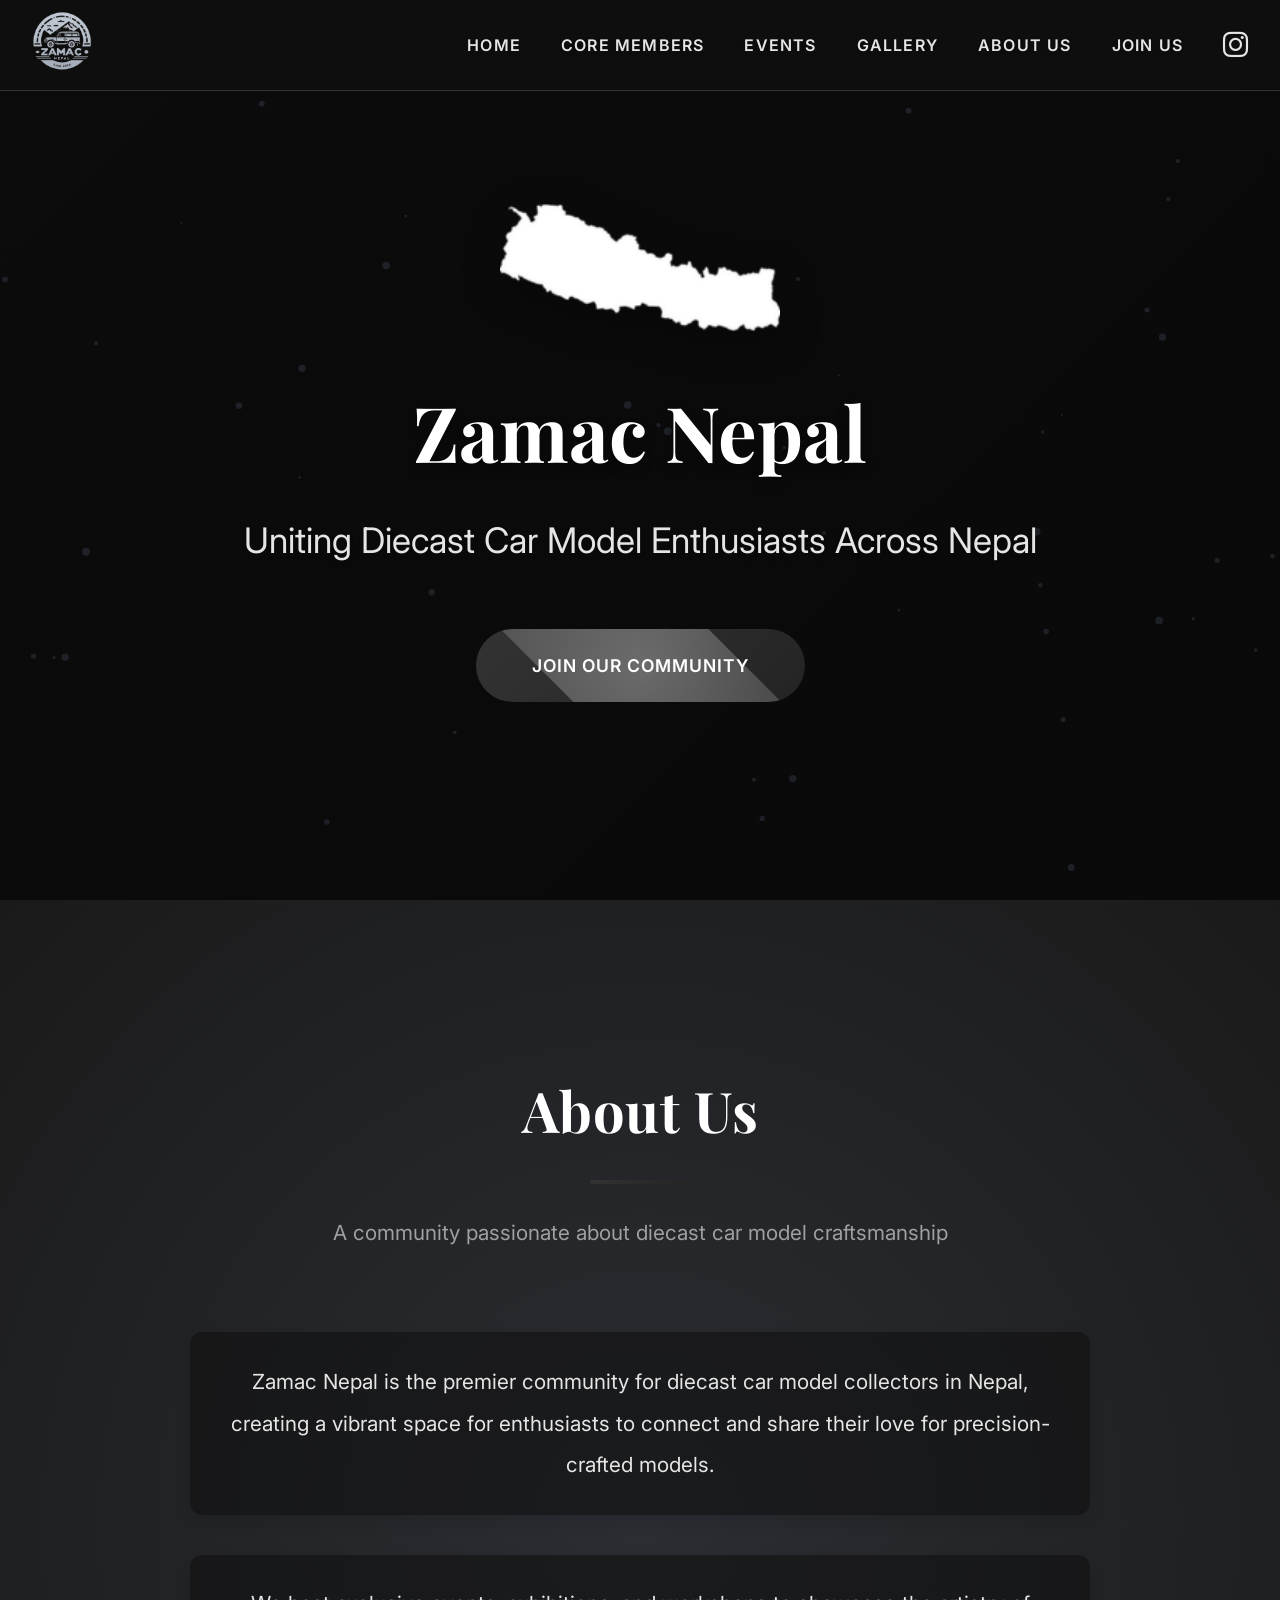
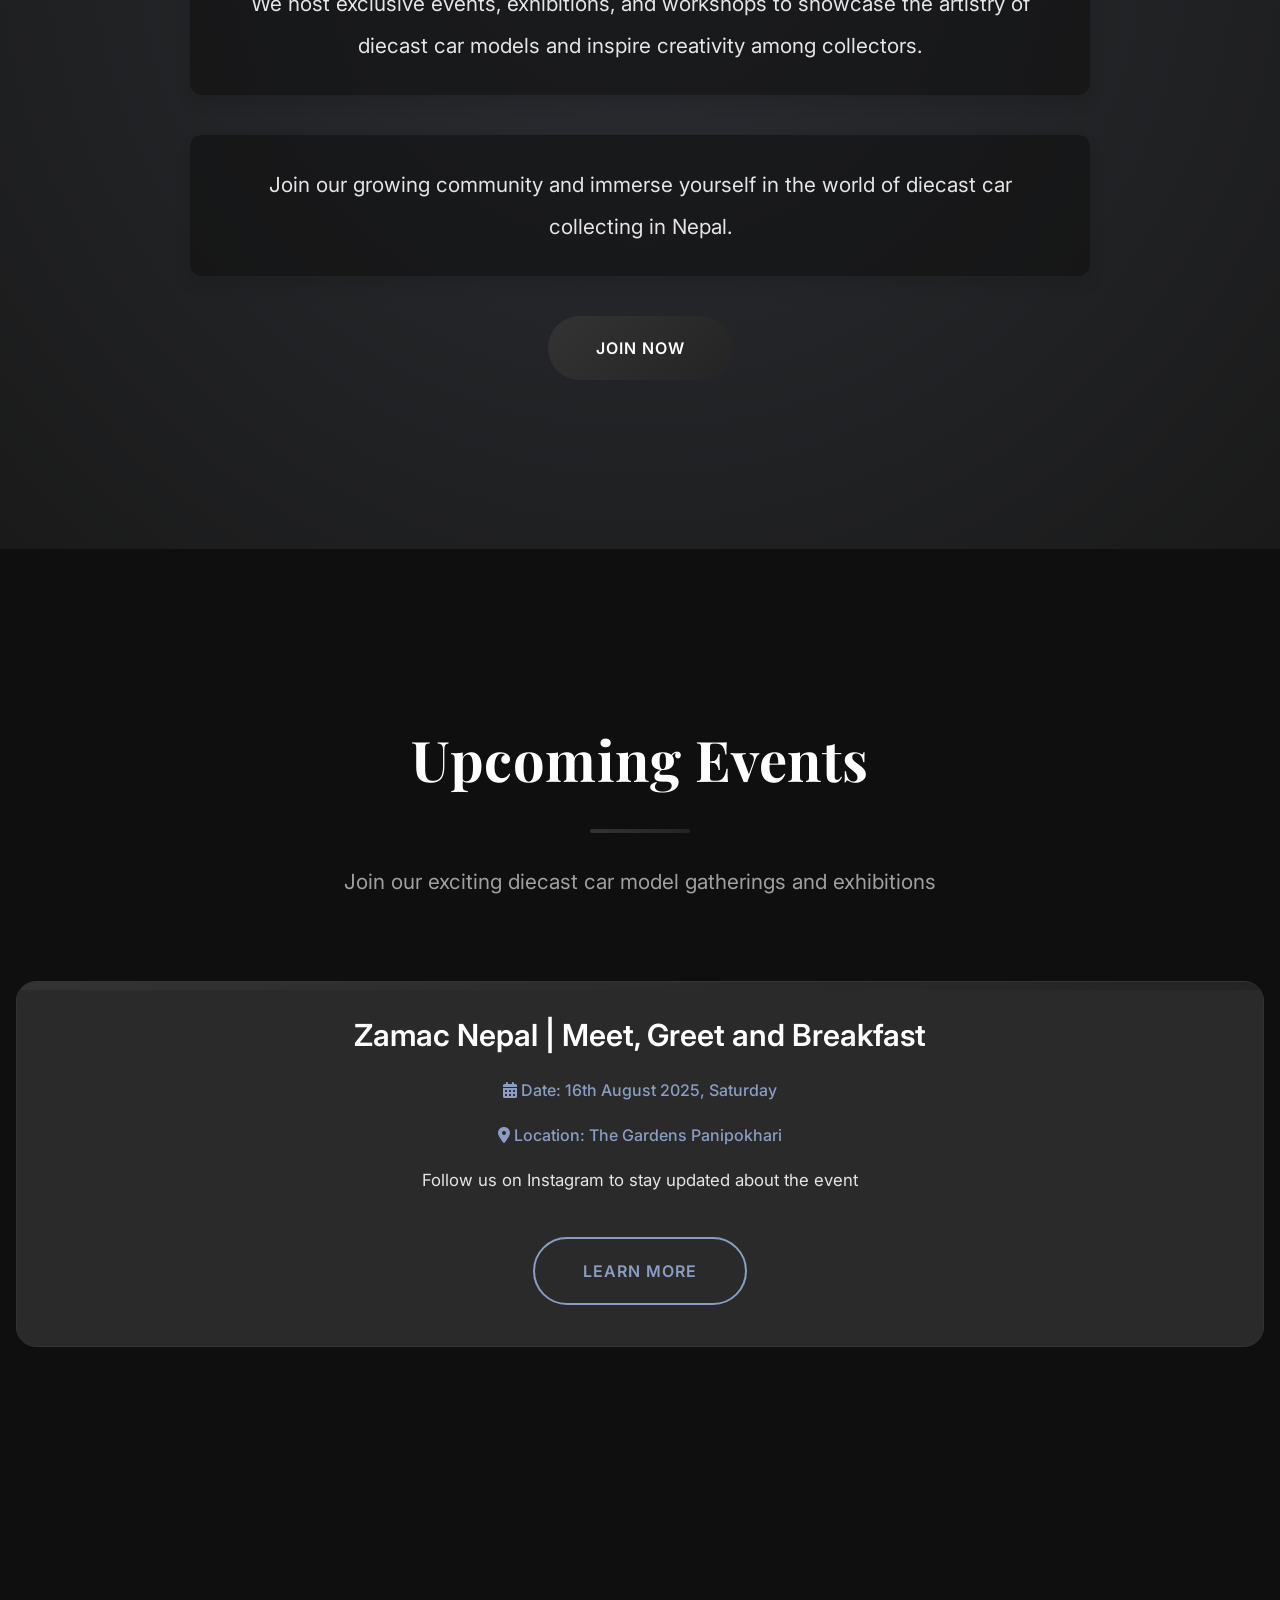
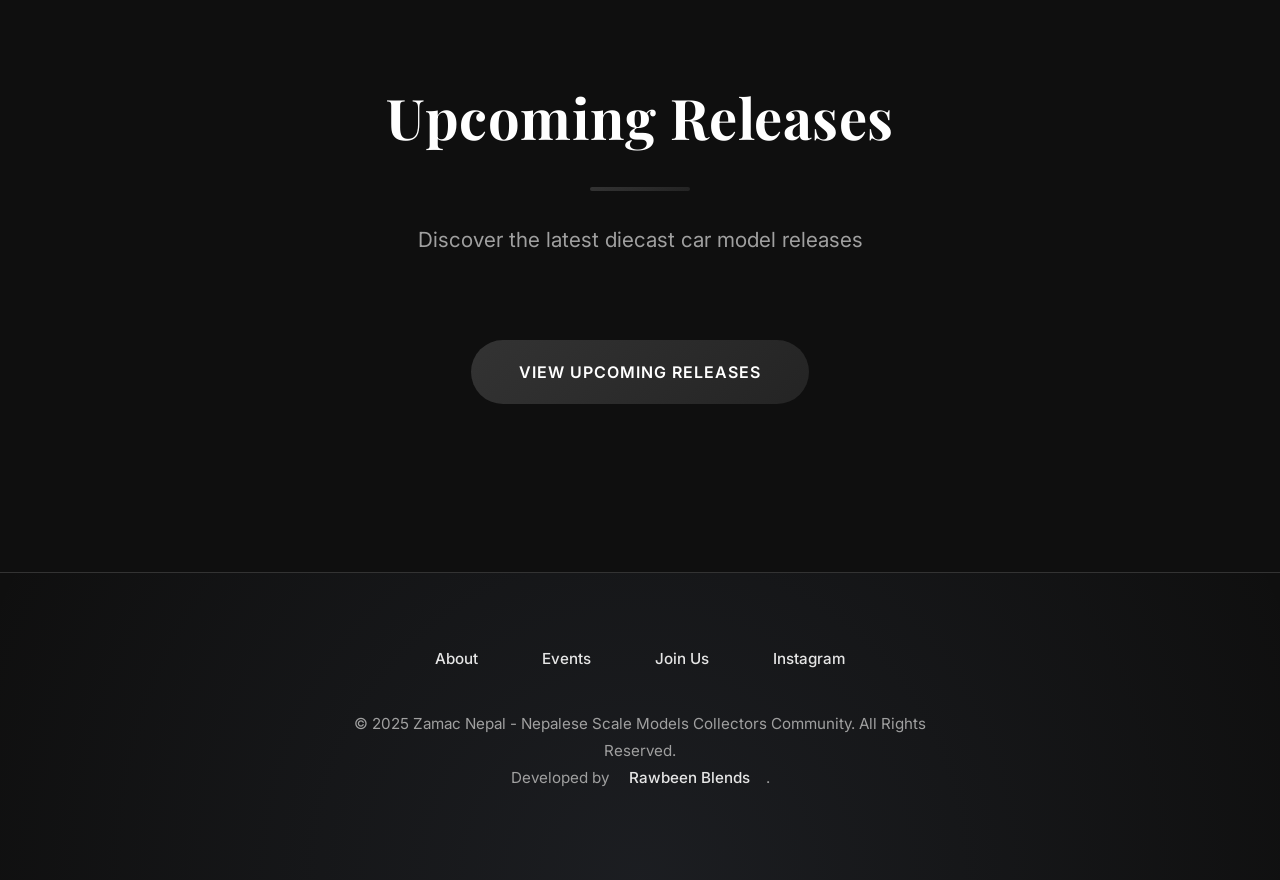
==== index.html @ 6cfbeed0 "Initial commit" ====
<!DOCTYPE html>
<html lang="en">
  <head>
    <meta charset="UTF-8" />
    <meta name="viewport" content="width=device-width, initial-scale=1.0" />
    <meta
      name="description"
      content="Zamac Nepal - Uniting diecast car model collectors in Nepal with passion and craftsmanship."
    />
    <meta name="author" content="Zamac Nepal" />
    <meta
      name="keywords"
      content="diecast car models, scale models, Nepal, collectors, Zamac Nepal, model cars, exhibitions"
    />
    <meta name="robots" content="index, follow" />
    <link rel="icon" type="image/png" href="assets/ico/favicon.png" />

    <title>Zamac Nepal - Diecast Car Models Collectors Community</title>

    <!-- Google Fonts -->
    <link rel="preconnect" href="https://fonts.googleapis.com" />
    <link rel="preconnect" href="https://fonts.gstatic.com" crossorigin />
    <link
      href="https://fonts.googleapis.com/css2?family=Inter:wght@300;400;500;600;700&family=Playfair+Display:wght@400;500;600;700&display=swap"
      rel="stylesheet"
    />

    <!-- Font Awesome -->
    <link
      href="https://cdnjs.cloudflare.com/ajax/libs/font-awesome/6.4.0/css/all.min.css"
      rel="stylesheet"
    />

    <!-- Main CSS -->
    <link rel="stylesheet" href="assets/css/main.css" />
  </head>

  <body>
    <!-- Navigation -->
    <nav class="navbar" id="navbar" aria-label="Main navigation">
      <div class="nav-container">
        <a href="index.html" aria-label="Zamac Nepal Home">
          <img
            src="assets/img/zamac-nepal-logo.png"
            alt="Zamac Nepal Logo"
            class="logo"
          />
        </a>

        <ul class="nav-menu" role="navigation">
          <li><a href="index.html" class="nav-link active">Home</a></li>
          <li><a href="members.html" class="nav-link">Core Members</a></li>
          <li><a href="events.html" class="nav-link">Events</a></li>
          <li><a href="gallery.html" class="nav-link">Gallery</a></li>
          <li><a href="about-us.html" class="nav-link">About Us</a></li>
          <li>
            <a href="join_our_community.html" class="nav-link">Join Us</a>
          </li>
          <li>
            <a
              href="https://www.instagram.com/zamac_nepal"
              target="_blank"
              class="social-icon"
              aria-label="Follow us on Instagram"
            >
              <i class="fab fa-instagram"></i>
            </a>
          </li>
        </ul>

        <button
          class="hamburger"
          id="hamburger"
          aria-label="Toggle menu"
          aria-expanded="false"
        >
          <span></span>
          <span></span>
          <span></span>
        </button>

        <div class="mobile-menu" id="mobileMenu" role="navigation">
          <a href="index.html" class="nav-link active">Home</a>
          <a href="members.html" class="nav-link">Core Members</a>
          <a href="events.html" class="nav-link">Events</a>
          <a href="gallery.html" class="nav-link">Gallery</a>
          <a href="about-us.html" class="nav-link">About Us</a>
          <a href="join_our_community.html" class="nav-link">Join Us</a>
          <a
            href="https://www.instagram.com/zamac_nepal"
            target="_blank"
            class="nav-link"
          >
            <i class="fab fa-instagram"></i> Instagram
          </a>
        </div>
      </div>
    </nav>

    <!-- Hero Section -->
    <section class="hero parallax" id="home" aria-labelledby="hero-title">
      <canvas class="hero-canvas" id="particleCanvas"></canvas>
      <div class="hero-content">
        <img
          src="assets/img/nepalmap.png"
          alt="Nepal Map Logo"
          class="hero-logo"
        />
        <h1 class="serif" id="hero-title">Zamac Nepal</h1>
        <h2>Uniting Diecast Car Model Enthusiasts Across Nepal</h2>
        <a href="join_our_community.html" class="btn">Join Our Community</a>
      </div>
    </section>

    <!-- About Section -->
    <section class="section about" id="about" aria-labelledby="about-title">
      <div class="container">
        <h2 class="section-title serif" id="about-title">About Us</h2>
        <p class="section-subtitle">
          A community passionate about diecast car model craftsmanship
        </p>

        <div class="about-content fade-in">
          <p class="about-text">
            Zamac Nepal is the premier community for diecast car model
            collectors in Nepal, creating a vibrant space for enthusiasts to
            connect and share their love for precision-crafted models.
          </p>
          <p class="about-text">
            We host exclusive events, exhibitions, and workshops to showcase the
            artistry of diecast car models and inspire creativity among
            collectors.
          </p>
          <p class="about-text">
            Join our growing community and immerse yourself in the world of
            diecast car collecting in Nepal.
          </p>
          <a href="join_our_community.html" class="btn">Join Now</a>
        </div>
      </div>
    </section>

    <!-- Events Section -->
    <section class="section" id="events" aria-labelledby="events-title">
      <div class="container">
        <h2 class="section-title serif" id="events-title">Upcoming Events</h2>
        <p class="section-subtitle">
          Join our exciting diecast car model gatherings and exhibitions
        </p>

        <div class="events-grid">
          <article class="event-card fade-in">
            <h3 class="event-title">Zamac Nepal | Meet, Greet and Breakfast</h3>
            <div class="event-meta">
              <i class="fas fa-calendar-alt"></i> Date: 16th August 2025,
              Saturday
            </div>
            <div class="event-meta">
              <i class="fas fa-map-marker-alt"></i> Location: The Gardens
              Panipokhari
            </div>
            <p class="event-description">
              Follow us on Instagram to stay updated about the event
            </p>
            <a href="meet-greet-breakfast.html" class="btn btn-outline"
              >Learn More</a
            >
          </article>
        </div>
      </div>
    </section>

    <!-- Upcoming Releases Section -->
    <section
      class="section"
      id="upcoming-releases"
      aria-labelledby="releases-title"
    >
      <div class="container">
        <h2 class="section-title serif" id="releases-title">
          Upcoming Releases
        </h2>
        <p class="section-subtitle">
          Discover the latest diecast car model releases
        </p>
        <div class="fade-in" style="text-align: center">
          <a href="upcoming_releases.html" class="btn"
            >View Upcoming Releases</a
          >
        </div>
      </div>
    </section>

    <!-- Footer -->
    <footer class="footer" aria-label="Footer">
      <div class="container">
        <div class="footer-links">
          <a href="about-us.html" class="footer-link">About</a>
          <a href="events.html" class="footer-link">Events</a>
          <a href="join_our_community.html" class="footer-link">Join Us</a>
          <a
            href="https://www.instagram.com/zamac_nepal"
            target="_blank"
            class="footer-link"
            >Instagram</a
          >
        </div>
        <br />
        <p class="footer-text">
          © 2025 Zamac Nepal - Nepalese Scale Models Collectors Community. All
          Rights Reserved.<br />
          Developed by
          <a
            href="https://www.instagram.com/rawbeenblends"
            target="_blank"
            class="footer-link-no-hover"
            >Rawbeen Blends</a
          >.
        </p>
      </div>
    </footer>

    <!-- JavaScript -->
    <script>
      // Mobile menu toggle
      const hamburger = document.getElementById("hamburger");
      const mobileMenu = document.getElementById("mobileMenu");

      hamburger.addEventListener("click", () => {
        const isExpanded = hamburger.getAttribute("aria-expanded") === "true";
        hamburger.setAttribute("aria-expanded", !isExpanded);
        mobileMenu.classList.toggle("active");
        hamburger.classList.toggle("active");
        document.body.classList.toggle("no-scroll", !isExpanded);
      });

      // Navbar scroll effect
      const navbar = document.getElementById("navbar");
      let lastScrollTop = 0;
      window.addEventListener("scroll", () => {
        const scrollTop = window.scrollY;
        navbar.classList.toggle("scrolled", scrollTop > 50);
        navbar.style.transform =
          scrollTop > lastScrollTop && scrollTop > 100
            ? "translateY(-100%)"
            : "translateY(0)";
        lastScrollTop = scrollTop;
      });

      // Smooth scroll for internal links
      document.querySelectorAll('a[href^="#"]').forEach((anchor) => {
        anchor.addEventListener("click", (e) => {
          e.preventDefault();
          const targetId = anchor.getAttribute("href");
          const target = document.querySelector(targetId);
          if (target) {
            target.scrollIntoView({
              behavior: "smooth",
              block: "start",
            });
            mobileMenu.classList.remove("active");
            hamburger.classList.remove("active");
            hamburger.setAttribute("aria-expanded", "false");
            document.body.classList.remove("no-scroll");
          }
        });
      });

      // Intersection Observer for fade-in animations
      const observerOptions = {
        threshold: 0.15,
        rootMargin: "0px 0px -100px 0px",
      };

      const observer = new IntersectionObserver((entries) => {
        entries.forEach((entry) => {
          if (entry.isIntersecting) {
            entry.target.classList.add("visible");
            observer.unobserve(entry.target);
          }
        });
      }, observerOptions);

      document
        .querySelectorAll(".fade-in")
        .forEach((el) => observer.observe(el));

      // Close mobile menu on outside click
      document.addEventListener("click", (e) => {
        if (!hamburger.contains(e.target) && !mobileMenu.contains(e.target)) {
          mobileMenu.classList.remove("active");
          hamburger.classList.remove("active");
          hamburger.setAttribute("aria-expanded", "false");
          document.body.classList.remove("no-scroll");
        }
      });

      // Active link highlighting
      const navLinks = document.querySelectorAll(".nav-link");
      window.addEventListener("scroll", () => {
        let current = "";
        document.querySelectorAll("section").forEach((section) => {
          const sectionTop = section.offsetTop;
          if (window.scrollY >= sectionTop - 120) {
            current = section.getAttribute("id");
          }
        });

        navLinks.forEach((link) => {
          link.classList.remove("active");
          if (link.getAttribute("href").includes(current)) {
            link.classList.add("active");
          }
        });
      });

      // Parallax effect for hero background
      const hero = document.querySelector(".hero");
      window.addEventListener("scroll", () => {
        const scrollPosition = window.scrollY;
        hero.style.backgroundPositionY = `${scrollPosition * 0.4}px`;
      });

      // Prevent body scroll when mobile menu is open
      document.body.addEventListener(
        "touchmove",
        (e) => {
          if (document.body.classList.contains("no-scroll")) {
            e.preventDefault();
          }
        },
        { passive: false }
      );

      // Particle effect for hero section
      const canvas = document.getElementById("particleCanvas");
      const ctx = canvas.getContext("2d");
      canvas.width = window.innerWidth;
      canvas.height = window.innerHeight;

      const particles = [];
      const particleCount = 50;

      class Particle {
        constructor() {
          this.x = Math.random() * canvas.width;
          this.y = Math.random() * canvas.height;
          this.size = Math.random() * 3 + 1;
          this.speedX = Math.random() * 0.5 - 0.25;
          this.speedY = Math.random() * 0.5 - 0.25;
        }

        update() {
          this.x += this.speedX;
          this.y += this.speedY;
          if (this.x < 0 || this.x > canvas.width) this.speedX *= -1;
          if (this.y < 0 || this.y > canvas.height) this.speedY *= -1;
        }

        draw() {
          ctx.fillStyle = "rgba(139, 157, 195, 0.5)";
          ctx.beginPath();
          ctx.arc(this.x, this.y, this.size, 0, Math.PI * 2);
          ctx.fill();
        }
      }

      function initParticles() {
        for (let i = 0; i < particleCount; i++) {
          particles.push(new Particle());
        }
      }

      function animateParticles() {
        ctx.clearRect(0, 0, canvas.width, canvas.height);
        particles.forEach((particle) => {
          particle.update();
          particle.draw();
        });
        requestAnimationFrame(animateParticles);
      }

      initParticles();
      animateParticles();

      window.addEventListener("resize", () => {
        canvas.width = window.innerWidth;
        canvas.height = window.innerHeight;
      });
    </script>
  </body>
</html>
---- assets/css/main.css ----
/* [Previous styles unchanged, included for context] */
:root {
    --primary-dark: #0f0f0f;
    --secondary-dark: #1a1a1a;
    --accent-dark: #2a2a2a;
    --text-primary: #ffffff;
    --text-secondary: #e5e5e5;
    --text-muted: #a0a0a0;
    --accent-color: #8b9dc3;
    --accent-hover: #a6b5d4;
    --border-color: #333333;
    --shadow-light: rgba(0, 0, 0, 0.1);
    --shadow-medium: rgba(0, 0, 0, 0.3);
    --transition: all 0.3s cubic-bezier(0.4, 0, 0.2, 1);
    --gradient: linear-gradient(135deg, #333333, #242424);
}

* {
    margin: 0;
    padding: 0;
    box-sizing: border-box;
}

html {
    scroll-behavior: smooth;
    scroll-padding-top: 100px;
}

body {
    font-family: 'Inter', sans-serif;
    background-color: var(--primary-dark);
    color: var(--text-primary);
    line-height: 1.8;
    overflow-x: hidden;
    -webkit-font-smoothing: antialiased;
    -moz-osx-font-smoothing: grayscale;
}

body.no-scroll {
    overflow: hidden;
}

.serif {
    font-family: 'Playfair Display', serif;
}

/* Container */
.container {
    width: 100%;
    max-width: 1400px;
    margin-left: auto;
    margin-right: auto;
    padding-left: 1rem;
    padding-right: 1rem;
}

/* Navigation Styles */
.navbar {
    position: fixed;
    top: 0;
    left: 0;
    width: 100%;
    background: rgba(15, 15, 15, 0.95);
    backdrop-filter: blur(12px);
    -webkit-backdrop-filter: blur(12px);
    border-bottom: 1px solid var(--border-color);
    z-index: 1000;
    transition: var(--transition);
}

.navbar.scrolled {
    background: rgba(15, 15, 15, 0.98);
    box-shadow: 0 6px 20px var(--shadow-light);
}

.nav-container {
    max-width: 1400px;
    margin: 0 auto;
    padding: 0 2rem;
    display: flex;
    align-items: center;
    justify-content: space-between;
    height: 90px;
}

.logo {
    height: 60px;
    transition: var(--transition);
    will-change: transform;
}

.logo:hover {
    transform: scale(1.15) rotate(2deg);
    filter: brightness(1.2);
}

.nav-menu {
    display: flex;
    list-style: none;
    gap: 2.5rem;
    align-items: center;
}

.nav-link {
    color: var(--text-secondary);
    text-decoration: none;
    font-weight: 600;
    font-size: 1rem;
    text-transform: uppercase;
    letter-spacing: 1.2px;
    padding: 0.5rem 0;
    transition: var(--transition);
    position: relative;
    text-shadow: 0 2px 4px var(--shadow-light);
}

.nav-link::after {
    content: '';
    position: absolute;
    width: 0;
    height: 3px;
    bottom: -2px;
    left: 0;
    background: var(--gradient);
    transition: width 0.4s ease;
}

.nav-link:hover,
.nav-link.active {
    color: var(--accent-color);
    transform: translateY(-2px);
}

.nav-link:hover::after,
.nav-link.active::after {
    width: 100%;
}

.social-icon {
    color: var(--text-secondary);
    font-size: 1.8rem;
    transition: var(--transition);
}

.social-icon:hover {
    color: var(--accent-hover);
    transform: scale(1.2) rotate(5deg);
}

.hamburger {
    display: none;
    flex-direction: column;
    cursor: pointer;
    gap: 6px;
    z-index: 1001;
}

.hamburger span {
    width: 30px;
    height: 4px;
    background: var(--text-primary);
    border-radius: 4px;
    transition: var(--transition);
    transform-origin: center;
}

.hamburger.active span:nth-child(1) {
    transform: rotate(45deg) translate(6px, 6px);
}

.hamburger.active span:nth-child(2) {
    opacity: 0;
    transform: scale(0);
}

.hamburger.active span:nth-child(3) {
    transform: rotate(-45deg) translate(6px, -6px);
}

.mobile-menu {
    display: none;
    position: fixed;
    top: 90px;
    left: 0;
    width: 100%;
    background: var(--secondary-dark);
    border-top: 1px solid var(--border-color);
    padding: 2rem;
    transform: translateY(-100%);
    transition: transform 0.5s cubic-bezier(0.68, -0.55, 0.27, 1.55);
    z-index: 999;
    box-shadow: 0 10px 20px var(--shadow-medium);
}

.mobile-menu.active {
    display: block;
    transform: translateY(0);
}

.mobile-menu .nav-link {
    display: block;
    padding: 1.2rem 0;
    font-size: 1.1rem;
    border-bottom: 1px solid var(--border-color);
    transition: var(--transition);
}

.mobile-menu .nav-link:hover {
    background: var(--accent-dark);
    padding-left: 1rem;
}

/* Hero Section */
.hero {
    min-height: 100vh;
    background: linear-gradient(rgba(0, 0, 0, 0.7), rgba(0, 0, 0, 0.7)), url('assets/img/header-bg-3-1.jpg');
    background-size: cover;
    background-position: center;
    display: flex;
    align-items: center;
    justify-content: center;
    text-align: center;
    position: relative;
    overflow: hidden;
}

.hero::before {
    content: '';
    position: absolute;
    top: 0;
    left: 0;
    width: 100%;
    height: 100%;
    background: var(--gradient);
    opacity: 0.15;
    z-index: 1;
    animation: pulse 6s ease-in-out infinite;
}

.hero-canvas {
    position: absolute;
    top: 0;
    left: 0;
    width: 100%;
    height: 100%;
    z-index: 1;
    opacity: 0.3;
}

.hero-content {
    max-width: 1100px;
    padding: 0 2rem;
    position: relative;
    z-index: 2;
    animation: fadeInUp 1.5s ease-out;
}

.hero-logo {
    width: clamp(200px, 24vw, 280px);
    margin-bottom: 2.5rem;
    filter: drop-shadow(0 10px 20px var(--shadow-medium));
    transition: var(--transition);
}

.hero-logo:hover {
    transform: scale(1.1) rotate(3deg);
    filter: drop-shadow(0 12px 24px var(--shadow-medium)) brightness(1.1);
}

.hero h1 {
    font-size: clamp(3rem, 6vw, 5.2rem);
    font-weight: 700;
    margin-bottom: 2rem;
    line-height: 1.2;
    text-shadow: 0 6px 12px var(--shadow-medium);
    animation: textGlow 3s ease-in-out infinite alternate;
}

.hero h2 {
    font-size: clamp(1.4rem, 3vw, 2.2rem);
    font-weight: 400;
    color: var(--text-secondary);
    margin-bottom: 3.5rem;
    text-shadow: 0 3px 6px var(--shadow-light);
    max-width: 800px;
    margin-left: auto;
    margin-right: auto;
}

/* Section Styles */
.section {
    padding: 10rem 0;
    position: relative;
}

.section-title {
    font-size: clamp(2.6rem, 4.5vw, 3.5rem);
    font-weight: 700;
    text-align: center;
    margin-bottom: 1.8rem;
    color: var(--text-primary);
    position: relative;
    letter-spacing: 0.5px;
}

.section-title::after {
    content: '';
    display: block;
    width: 100px;
    height: 4px;
    background: var(--gradient);
    margin: 1.2rem auto;
    border-radius: 2px;
}

.section-subtitle {
    text-align: center;
    color: var(--text-muted);
    margin-bottom: 5rem;
    font-size: clamp(1.1rem, 2.2vw, 1.3rem);
    max-width: 800px;
    margin-left: auto;
    margin-right: auto;
    line-height: 1.9;
}

/* About Section */
.about {
    background: var(--secondary-dark);
    position: relative;
    overflow: hidden;
}

.about::before {
    content: '';
    position: absolute;
    top: 0;
    left: 0;
    width: 100%;
    height: 100%;
    background: radial-gradient(circle at center, rgba(139, 157, 195, 0.15), transparent);
    z-index: 0;
    animation: subtlePulse 8s ease-in-out infinite;
}

.about-content {
    max-width: 1100px;
    margin: 0 auto;
    text-align: center;
    position: relative;
    z-index: 1;
}

.about-text {
    font-size: clamp(1.1rem, 2.2vw, 1.3rem);
    line-height: 2;
    color: var(--text-secondary);
    margin-bottom: 2.5rem;
    background: rgba(15, 15, 15, 0.6);
    padding: 1.8rem;
    border-radius: 12px;
    box-shadow: 0 8px 16px var(--shadow-light);
    transition: transform 0.5s ease, box-shadow 0.5s ease;
    max-width: 900px;
    margin-left: auto;
    margin-right: auto;
}

.about-text:hover {
    transform: translateY(-5px);
    box-shadow: 0 12px 24px var(--shadow-medium);
}

/* Button Styles */
.btn {
    display: inline-block;
    padding: 1.1rem 3rem;
    background: var(--gradient);
    color: var(--text-primary);
    text-decoration: none;
    border-radius: 50px;
    font-weight: 600;
    font-size: 1rem;
    letter-spacing: 1px;
    text-transform: uppercase;
    transition: var(--transition);
    border: none;
    position: relative;
    overflow: hidden;
    z-index: 1;
    will-change: transform, box-shadow;
    cursor: pointer;
}

.btn::before {
    content: '';
    position: absolute;
    top: 0;
    left: 0;
    width: 100%;
    height: 100%;
    background: var(--accent-hover);
    transform: scaleX(0);
    transform-origin: right;
    transition: transform 0.4s ease;
    z-index: -1;
}

.btn:hover::before {
    transform: scaleX(1);
    transform-origin: left;
}

.btn:hover {
    transform: translateY(-6px) scale(1.05);
    box-shadow: 0 12px 24px rgba(139, 157, 195, 0.4);
}

.btn:focus {
    outline: none;
    box-shadow: 0 0 0 3px rgba(139, 157, 195, 0.5);
}

.hero .btn {
    font-size: 1.1rem;
    padding: 1.3rem 3.5rem;
    transform: perspective(500px) rotateX(0deg);
    transition: transform 0.4s ease, box-shadow 0.4s ease, background 0.4s ease;
}

.hero .btn::after {
    content: '';
    position: absolute;
    top: -50%;
    left: -50%;
    width: 200%;
    height: 200%;
    background: radial-gradient(circle, rgba(255, 255, 255, 0.3), transparent);
    transform: rotate(45deg);
    transition: transform 0.5s ease;
}

.hero .btn:hover::after {
    transform: rotate(45deg) translate(50%, 50%);
}

.hero .btn:hover {
    transform: perspective(500px) rotateX(10deg) translateY(-6px);
    box-shadow: 0 12px 24px rgba(139, 157, 195, 0.4);
}

.btn-outline {
    background: transparent;
    color: var(--accent-color);
    border: 2px solid var(--accent-color);
}

.btn-outline::before {
    background: var(--accent-color);
}

.btn-outline:hover {
    color: var(--text-primary);
}

/* Centered Button */
.centered-button {
    display: flex;
    justify-content: center;
    align-items: center;
}

/* Events Section */
.events-grid {
    display: grid;
    grid-template-columns: repeat(auto-fit, minmax(320px, 1fr));
    gap: 2.5rem;
    margin-top: 4rem;
}

.event-card {
    background: var(--accent-dark);
    border-radius: 20px;
    padding: 2rem;
    border: 1px solid var(--border-color);
    transition: var(--transition);
    position: relative;
    overflow: hidden;
    will-change: transform, box-shadow;
    text-align: center;
}

.event-card::before {
    content: attr(data-date);
    position: absolute;
    top: 0;
    left: 0;
    right: 0;
    height: 8px;
    background: var(--gradient);
    transition: height 0.4s ease;
    font-size: 0.9rem;
    color: var(--text-primary);
    line-height: 2;
}

.event-card:hover::before {
    height: 12px;
}

.event-card:hover {
    transform: translateY(-15px) scale(1.02);
    box-shadow: 0 20px 40px var(--shadow-medium);
}

.event-image {
    width: 100%;
    height: 200px;
    object-fit: cover;
    border-radius: 10px;
    margin-bottom: 1.5rem;
    box-shadow: 0 4px 8px var(--shadow-light);
    transition: transform 0.4s ease;
}

.event-card:hover .event-image {
    transform: scale(1.05);
}

.event-title {
    font-size: 1.9rem;
    font-weight: 600;
    margin-bottom: 1.2rem;
    color: var(--text-primary);
    line-height: 1.4;
}

.event-meta {
    color: var(--accent-color);
    font-weight: 500;
    font-size: 1rem;
    margin-bottom: 1rem;
    text-align: center;
}

.event-description {
    color: var(--text-secondary);
    line-height: 1.9;
    margin-bottom: 2.5rem;
    font-size: 1.05rem;
}

.event-detail-label {
    font-size: 1.1rem;
    font-weight: 600;
    color: var(--accent-color);
    margin-bottom: 0.5rem;
    text-align: left;
}

.event-detail-value {
    font-size: 1rem;
    color: var(--text-secondary);
    line-height: 1.8;
    margin-bottom: 1.5rem;
    text-align: left;
}

.release-location {
    font-size: 1rem;
    color: var(--text-secondary);
    line-height: 1.8;
    margin-bottom: 2.5rem;
    text-align: center;
}

.release-location a {
    color: var(--accent-color);
    text-decoration: none;
    transition: var(--transition);
}

.release-location a:hover {
    color: var(--accent-hover);
    text-decoration: underline;
}

/* Special Recognition Section */
.recognition-grid {
    display: grid;
    grid-template-columns: repeat(auto-fit, minmax(320px, 1fr));
    gap: 2.5rem;
    margin-top: 4rem;
}

.recognition-card {
    background: var(--accent-dark);
    border-radius: 20px;
    padding: 2.5rem;
    border: 1px solid var(--border-color);
    transition: var(--transition);
    position: relative;
    overflow: hidden;
    will-change: transform, box-shadow;
    text-align: center;
}

.recognition-card::before {
    content: '';
    position: absolute;
    top: 0;
    left: 0;
    width: 100%;
    height: 100%;
    background: var(--accent-hover);
    transform: scaleX(0);
    transform-origin: right;
    transition: transform 0.4s ease;
    z-index: -1;
}

.recognition-card:hover::before {
    transform: scaleX(1);
    transform-origin: left;
}

.recognition-card::after {
    content: '';
    position: absolute;
    top: 0;
    left: 0;
    right: 0;
    height: 8px;
    background: var(--gradient);
    transition: height 0.4s ease;
    z-index: 0;
}

.recognition-card:hover::after {
    height: 12px;
}

.recognition-card:hover {
    transform: translateY(-15px) scale(1.02);
    box-shadow: 0 20px 40px var(--shadow-medium);
}

.recognition-title {
    font-size: 1.9rem;
    font-weight: 600;
    margin-bottom: 1.2rem;
    color: var(--text-primary);
    line-height: 1.4;
    position: relative;
    z-index: 1;
}

.recognition-description {
    color: var(--text-secondary);
    line-height: 1.9;
    margin-bottom: 2.5rem;
    font-size: 1.05rem;
    position: relative;
    z-index: 1;
}

/* Community Highlights Section */
.highlights-container {
    display: flex;
    gap: 2.5rem;
    margin-top: 4rem;
    overflow-x: auto;
    scroll-snap-type: x mandatory;
    padding-bottom: 1rem;
    -webkit-overflow-scrolling: touch;
    position: relative;
    scroll-behavior: smooth;
}

.highlights-container::-webkit-scrollbar {
    height: 8px;
}

.highlights-container::-webkit-scrollbar-thumb {
    background: var(--accent-color);
    border-radius: 4px;
}

.highlights-container::-webkit-scrollbar-track {
    background: var(--border-color);
}

.highlight-card {
    background: var(--accent-dark);
    border-radius: 20px;
    padding: 2rem;
    border: 1px solid var(--border-color);
    transition: var(--transition);
    position: relative;
    min-width: 320px;
    max-width: 400px;
    scroll-snap-align: center;
    text-align: center;
    box-shadow: 0 8px 16px var(--shadow-light);
}

.highlight-card::before {
    content: attr(data-date);
    position: absolute;
    top: 0;
    left: 0;
    right: 0;
    height: 8px;
    background: var(--gradient);
    transition: height 0.4s ease;
}

.highlight-card:hover::before {
    height: 12px;
}

.highlight-card:hover {
    transform: translateY(-15px) scale(1.02);
    box-shadow: 0 20px 40px var(--shadow-medium);
}

.highlight-image {
    width: 100%;
    height: 200px;
    object-fit: cover;
    border-radius: 10px;
    margin-bottom: 1.5rem;
    box-shadow: 0 4px 8px var(--shadow-light);
}

.highlight-title {
    font-family: 'Playfair Display', serif;
    font-size: 1.9rem;
    font-weight: 600;
    margin-bottom: 1.2rem;
    color: var(--text-primary);
    line-height: 1.4;
}

.highlight-description {
    color: var(--text-secondary);
    line-height: 1.9;
    margin-bottom: 1.5rem;
    font-size: 1.05rem;
}

.highlight-social {
    display: inline-flex;
    align-items: center;
    color: var(--accent-color);
    text-decoration: none;
    font-size: 0.95rem;
    transition: var(--transition);
}

.highlight-social i {
    font-size: 1.25rem;
    margin-right: 0.5rem;
    vertical-align: middle;
}

.highlight-social:hover {
    color: var(--accent-hover);
    transform: translateY(-2px);
}

.highlight-nav {
    display: flex;
    justify-content: center;
    gap: 1rem;
    margin: 2rem 0;
}

.highlight-prev,
.highlight-next {
    background: var(--gradient);
    color: var(--text-primary);
    border: none;
    border-radius: 50%;
    width: 50px;
    height: 50px;
    display: flex;
    align-items: center;
    justify-content: center;
    font-size: 1.5rem;
    cursor: pointer;
    transition: var(--transition);
    box-shadow: 0 4px 8px var(--shadow-light);
}

.highlight-prev:hover,
.highlight-next:hover {
    background: var(--accent-hover);
    transform: scale(1.1);
}

.highlight-prev:focus,
.highlight-next:focus {
    outline: none;
    box-shadow: 0 0 0 3px rgba(139, 157, 195, 0.5);
}

/* Timeline Section */
.timeline {
    position: relative;
    margin-top: 4rem;
    padding: 2rem 0;
}

.timeline::before {
    content: '';
    position: absolute;
    top: 0;
    left: 50%;
    transform: translateX(-50%);
    width: 4px;
    height: 100%;
    background: var(--gradient);
    border-radius: 2px;
}

.timeline-item {
    position: relative;
    margin-bottom: 3rem;
    display: flex;
    justify-content: center;
}

.timeline-content {
    background: var(--accent-dark);
    border-radius: 20px;
    padding: 2rem;
    border: 1px solid var(--border-color);
    transition: var(--transition);
    position: relative;
    width: 45%;
    text-align: center;
    box-shadow: 0 8px 16px var(--shadow-light);
}

.timeline-item[data-side="left"] .timeline-content {
    margin-right: 3rem;
}

.timeline-item[data-side="right"] .timeline-content {
    margin-left: 3rem;
}

.timeline-content::before {
    content: '';
    position: absolute;
    top: 50%;
    width: 20px;
    height: 20px;
    background: var(--accent-color);
    border-radius: 50%;
    border: 2px solid var(--border-color);
    transform: translateY(-50%);
}

.timeline-item[data-side="left"] .timeline-content::before {
    right: -2.5rem;
}

.timeline-item[data-side="right"] .timeline-content::before {
    left: -2.5rem;
}

.timeline-content::after {
    content: '';
    position: absolute;
    top: 0;
    left: 0;
    right: 0;
    height: 8px;
    background: var(--gradient);
    transition: height 0.4s ease;
}

.timeline-content:hover::after {
    height: 12px;
}

.timeline-content:hover {
    transform: translateY(-15px) scale(1.02);
    box-shadow: 0 20px 40px var(--shadow-medium);
}

.timeline-date {
    font-size: 1rem;
    font-weight: 600;
    color: var(--accent-color);
    margin-bottom: 1rem;
    display: block;
}

.timeline-title {
    font-size: 1.9rem;
    font-weight: 600;
    margin-bottom: 1.2rem;
    color: var(--text-primary);
    line-height: 1.4;
}

.timeline-description {
    color: var(--text-secondary);
    line-height: 1.9;
    margin-bottom: 1.5rem;
    font-size: 1.05rem;
}

.timeline-social {
    color: var(--text-secondary);
    font-size: 0.95rem;
    line-height: 1.9;
}

.timeline-social a {
    color: var(--accent-color);
    text-decoration: none;
    transition: var(--transition);
}

.timeline-social a:hover {
    color: var(--accent-hover);
}

.timeline-social i {
    font-size: 1.25rem;
    margin-right: 0.5rem;
    vertical-align: middle;
}


/* Gallery Section */
.gallery-grid {
    display: grid;
    grid-template-columns: repeat(auto-fit, minmax(320px, 1fr));
    gap: 2.5rem;
    margin-top: 4rem;
}

.gallery-card {
    background: var(--accent-dark);
    border-radius: 20px;
    padding: 2rem;
    border: 1px solid var(--border-color);
    transition: var(--transition);
    position: relative;
    overflow: hidden;
    will-change: transform, box-shadow;
    text-align: center;
}

.gallery-card::before {
    content: '';
    position: absolute;
    top: 0;
    left: 0;
    right: 0;
    height: 8px;
    background: var(--gradient);
    transition: height 0.4s ease;
}

.gallery-card:hover::before {
    height: 12px;
}

.gallery-card:hover {
    transform: translateY(-15px) scale(1.02);
    box-shadow: 0 20px 40px var(--shadow-medium);
}

.gallery-image {
    width: 100%;
    height: 312px;
    border-radius: 12px;
    margin-bottom: 1.5rem;
    object-fit: cover;
    transition: transform 0.4s ease;
}

.gallery-card:hover .gallery-image {
    transform: scale(1.05);
}

.gallery-info {
    text-align: center;
}

.gallery-title {
    font-size: 1.6rem;
    font-weight: 600;
    margin-bottom: 1rem;
    color: var(--text-primary);
    line-height: 1.4;
}

.gallery-title a {
    color: inherit;
    text-decoration: none;
}

.gallery-description {
    color: var(--text-secondary);
    line-height: 1.9;
    font-size: 0.95rem;
}

/* Members Section */
.members-grid {
    display: grid;
    grid-template-columns: repeat(auto-fit, minmax(320px, 1fr));
    gap: 2.5rem;
    margin-top: 4rem;
}

.member-card {
    background: var(--accent-dark);
    border-radius: 20px;
    padding: 2rem;
    border: 1px solid var(--border-color);
    transition: var(--transition);
    position: relative;
    overflow: hidden;
    will-change: transform, box-shadow;
    text-align: center;
}

.member-card::before {
    content: '';
    position: absolute;
    top: 0;
    left: 0;
    right: 0;
    height: 8px;
    background: var(--gradient);
    transition: height 0.4s ease;
}

.member-card:hover::before {
    height: 12px;
}

.member-card:hover {
    transform: translateY(-15px) scale(1.02);
    box-shadow: 0 20px 40px var(--shadow-medium);
}

.member-image {
    width: 100%;
    height: 224px;
    border-radius: 12px;
    margin-bottom: 1.5rem;
    object-fit: cover;
    transition: transform 0.4s ease;
}

.member-card:hover .member-image {
    transform: scale(1.05);
}

.member-info {
    text-align: center;
}

.member-title {
    font-size: 1.6rem;
    font-weight: 600;
    margin-bottom: 1rem;
    color: var(--text-primary);
    line-height: 1.4;
}

.member-social {
    color: var(--text-secondary);
    font-size: 0.95rem;
    line-height: 1.9;
}

.member-social a {
    color: var(--accent-color);
    text-decoration: none;
    transition: var(--transition);
}

.member-social a:hover {
    color: var(--accent-hover);
}

.member-social i {
    font-size: 1.25rem;
    margin-right: 0.5rem;
    vertical-align: middle;
}

/* Modal Styles */
.modal-overlay {
    display: none;
    position: fixed;
    top: 0;
    left: 0;
    right: 0;
    bottom: 0;
    background: rgba(0, 0, 0, 0.7);
    justify-content: center;
    align-items: center;
    z-index: 1000;
    transition: opacity 0.3s ease;
}

.modal-overlay[style*="display: flex"] {
    opacity: 1;
}

.modal-content {
    background: var(--accent-dark);
    padding: 2rem;
    border-radius: 12px;
    max-width: 600px;
    width: 90%;
    text-align: center;
    position: relative;
    box-shadow: 0 10px 20px var(--shadow-medium);
    transition: transform 0.3s ease;
}

.modal-content:hover {
    transform: scale(1.02);
}

.modal-title {
    font-size: clamp(1.8rem, 3vw, 2.2rem);
    font-weight: 700;
    color: var(--text-primary);
    margin-bottom: 1rem;
    line-height: 1.4;
}

.modal-text {
    font-size: clamp(1rem, 2vw, 1.2rem);
    color: var(--text-secondary);
    margin-bottom: 1.5rem;
    line-height: 1.9;
}

.modal-iframe {
    width: 100%;
    height: 600px;
    border-radius: 8px;
    border: none;
    margin-bottom: 1.5rem;
}

.modal-content .btn {
    padding: 0.8rem 2rem;
    font-size: 0.95rem;
}

/* Footer */
.footer {
    background: var(--primary-dark);
    border-top: 1px solid var(--border-color);
    padding: 4rem 0;
    text-align: center;
    position: relative;
    z-index: 100;
}

.footer::before {
    content: '';
    position: absolute;
    top: 0;
    left: 0;
    width: 100%;
    height: 100%;
    background: radial-gradient(circle at bottom, rgba(139, 157, 195, 0.1), transparent);
    z-index: -1;
}

.footer-text {
    color: var(--text-muted);
    font-size: 0.95rem;
    line-height: 1.8;
    max-width: 600px;
    margin: 0 auto 1.5rem;
}

.footer-links {
    display: flex;
    justify-content: center;
    gap: 2rem;
    flex-wrap: wrap;
}

.footer-link {
    color: var(--text-secondary);
    text-decoration: none;
    font-size: 0.95rem;
    font-weight: 500;
    transition: var(--transition);
    position: relative;
    padding: 0.5rem 1rem;
    border-radius: 8px;
}

.footer-link:hover {
    color: var(--accent-color);
    background: rgba(139, 157, 195, 0.1);
    box-shadow: 0 0 10px rgba(139, 157, 195, 0.3);
    transform: translateY(-3px);
}

.footer-link-no-hover {
    color: var(--text-secondary);
    text-decoration: none;
    font-size: 0.95rem;
    font-weight: 500;
    position: relative;
    padding: 0.5rem 1rem;
    border-radius: 8px;
}

.footer-link-no-hover:hover {
    text-decoration: underline;
}

@keyframes pulse {
    0% { opacity: 0.15; }
    50% { opacity: 0.25; }
    100% { opacity: 0.15; }
}

@keyframes subtlePulse {
    0% { opacity: 0.15; }
    50% { opacity: 0.2; }
    100% { opacity: 0.15; }
}

@keyframes textGlow {
    0% { text-shadow: 0 6px 12px var(--shadow-medium); }
    50% { text-shadow: 0 8px 16px rgba(139, 157, 195, 0.5); }
    100% { text-shadow: 0 6px 12px var(--shadow-medium); }
}

.fade-in {
    opacity: 0;
    transform: translateY(60px);
    transition: all 0.8s cubic-bezier(0.68, -0.55, 0.27, 1.55);
}

.fade-in.visible {
    opacity: 1;
    transform: translateY(0);
}

/* Accessibility */
.sr-only {
    position: absolute;
    width: 1px;
    height: 1px;
    padding: 0;
    margin: -1px;
    overflow: hidden;
    clip: rect(0, 0, 0, 0);
    border: 0;
}

/* Parallax Effect for Hero Background */
.hero.parallax {
    background-attachment: fixed;
}

/* Responsive Design */
@media (max-width: 1200px) {
    .nav-menu {
        gap: 2rem;
    }
    
    .hero h1 {
        font-size: clamp(2.5rem, 5.5vw, 4.5rem);
    }
    
    .hero h2 {
        font-size: clamp(1.2rem, 2.8vw, 1.9rem);
    }
    
    .events-grid,
    .recognition-grid,
    .gallery-grid,
    .members-grid {
        grid-template-columns: repeat(auto-fit, minmax(280px, 1fr));
    }
}

@media (max-width: 768px) {
    .nav-menu {
        display: none;
    }
    
    .hamburger {
        display: flex;
    }
    
    .hero {
        min-height: 90vh;
    }
    
    .hero.parallax {
        background-attachment: scroll;
    }
    
    .hero-logo {
        width: clamp(160px, 22vw, 200px);
    }
    
    .section {
        padding: 6rem 0;
    }
    
    .section-title {
        font-size: clamp(2.2rem, 4vw, 3rem);
    }
    
    .events-grid,
    .recognition-grid,
    .gallery-grid,
    .members-grid,
    .highlights-container {
        grid-template-columns: 1fr;
        gap: 2rem;
    }
    
    .highlights-container {
        flex-direction: column;
        overflow-x: visible;
        scroll-snap-type: none;
        padding-bottom: 0;
    }
    
    .highlight-card {
        min-width: 100%;
        max-width: 100%;
        scroll-snap-align: none;
    }
    
    .highlight-nav {
        display: none;
    }
    
    .event-card,
    .recognition-card,
    .gallery-card,
    .member-card {
        padding: 2rem;
    }
    
    .event-image,
    .highlight-image {
        height: 180px;
    }
    
    .btn {
        padding: 1rem 2.8rem;
        font-size: 0.95rem;
    }
    
    .modal-iframe {
        height: 400px;
    }
    
    .timeline::before {
        left: 30px;
    }
    
    .timeline-item {
        justify-content: flex-start;
    }
    
    .timeline-content {
        width: 100%;
        margin-left: 3rem;
        margin-right: 1rem;
    }
    
    .timeline-item[data-side="left"] .timeline-content::before,
    .timeline-item[data-side="right"] .timeline-content::before {
        left: -2.5rem;
        right: auto;
    }
}

@media (max-width: 480px) {
    .nav-container {
        padding: 0 1.2rem;
    }
    
    .container {
        padding: 0 1.2rem;
    }
    
    .hero h1 {
        font-size: clamp(2rem, 5vw, 3rem);
    }
    
    .hero h2 {
        font-size: clamp(1.1rem, 2.5vw, 1.5rem);
    }
    
    .section-title {
        font-size: clamp(1.8rem, 3.5vw, 2.5rem);
    }
    
    .about-text {
        font-size: 1rem;
        padding: 1.2rem;
    }
    
    .event-title,
    .recognition-title,
    .gallery-title,
    .member-title,
    .highlight-title {
        font-size: 1.6rem;
    }
    
    .event-description,
    .recognition-description,
    .gallery-description,
    .member-social,
    .highlight-description {
        font-size: 0.95rem;
    }
    
    .event-image,
    .highlight-image {
        height: 160px;
    }
    
    .footer-links {
        gap: 1.5rem;
    }
    
    .footer-link {
        padding: 0.4rem 0.8rem;
    }
    
    .modal-title {
        font-size: clamp(1.5rem, 2.5vw, 1.8rem);
    }
    
    .modal-text {
        font-size: clamp(0.9rem, 1.8vw, 1rem);
    }
    
    .modal-iframe {
        height: 350px;
    }
}
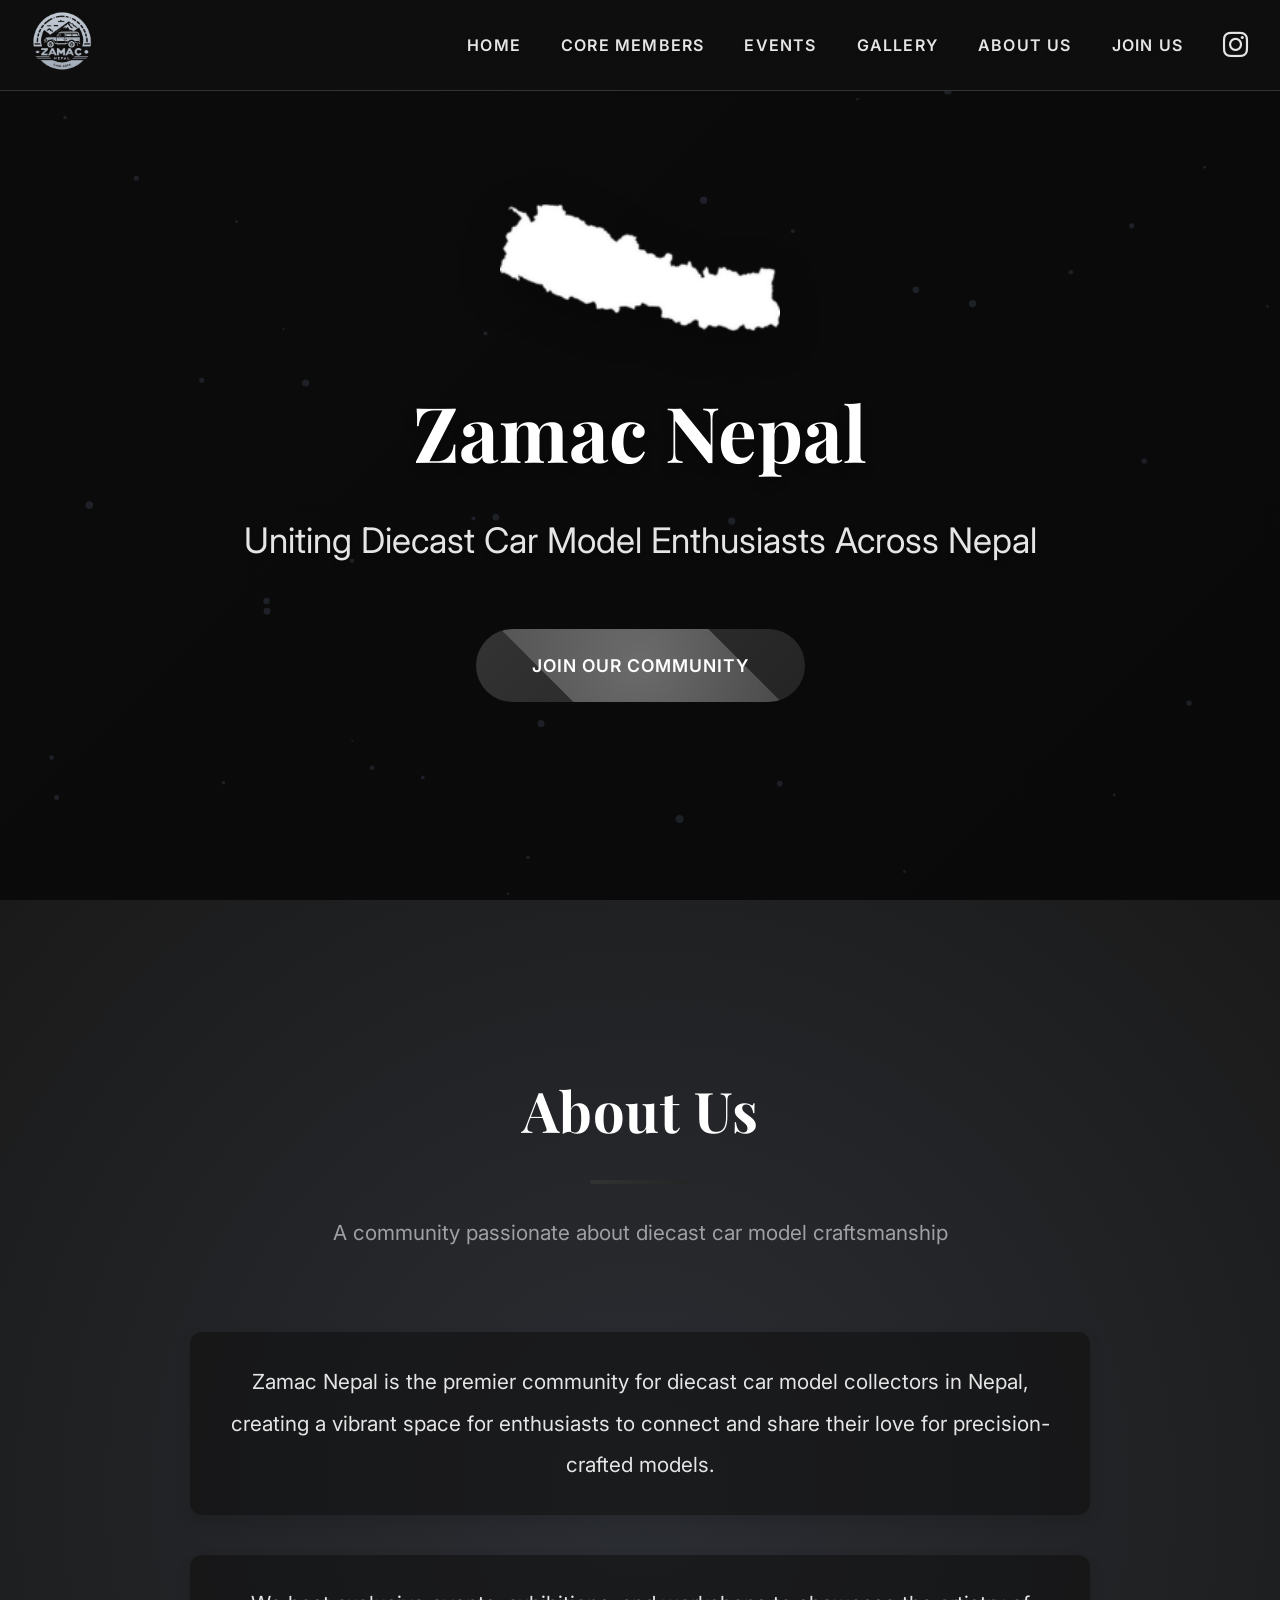
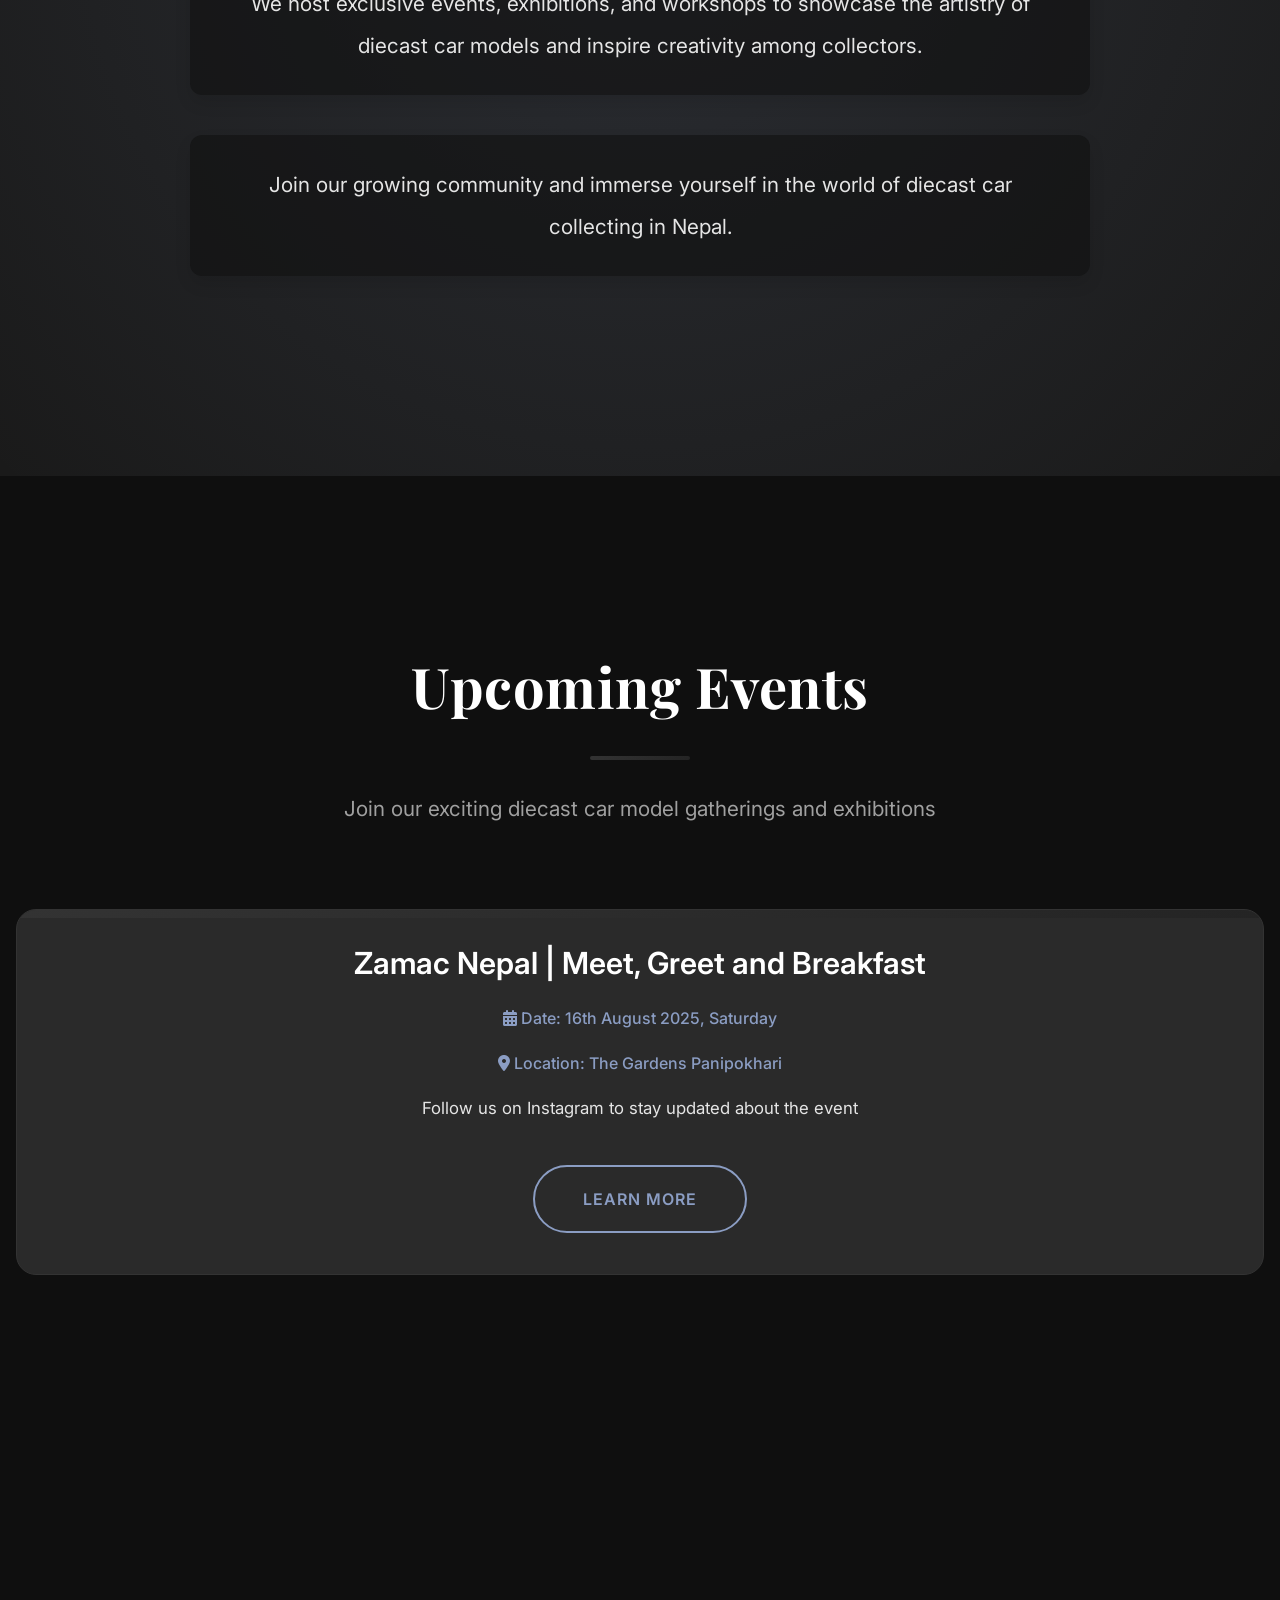
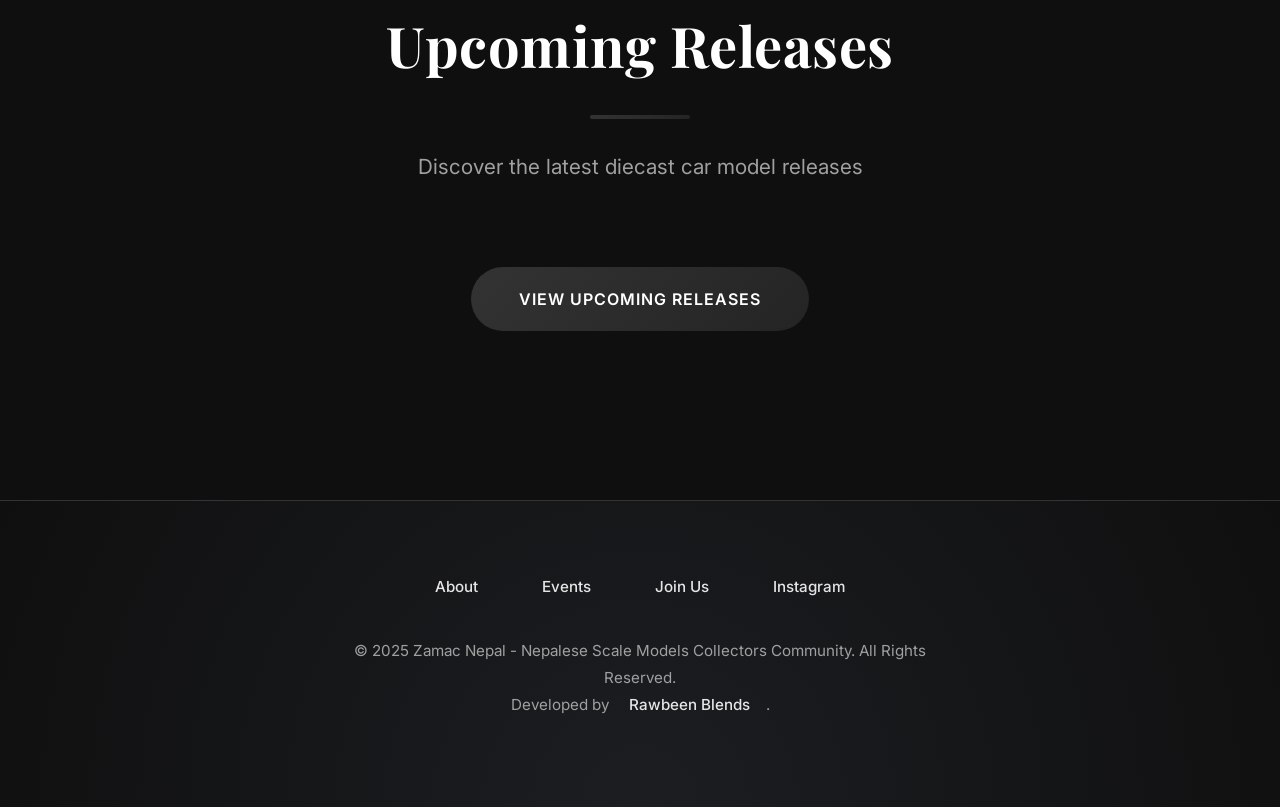
==== commit 8311fb25: "Update index.html" ====
--- a/index.html
+++ b/index.html
@@ -135,7 +135,7 @@
             Join our growing community and immerse yourself in the world of
             diecast car collecting in Nepal.
           </p>
-          <a href="join_our_community.html" class="btn">Join Now</a>
+<!--           <a href="join_our_community.html" class="btn">Join Now</a> -->
         </div>
       </div>
     </section>
--- a/assets/css/main.css
+++ b/assets/css/main.css
@@ -147,25 +147,37 @@
     transform: scale(1.2) rotate(5deg);
 }
 
+/* Hamburger Menu Styles */
 .hamburger {
     display: none;
     flex-direction: column;
     cursor: pointer;
     gap: 6px;
     z-index: 1001;
+    padding: 10px;
+    background: rgba(26, 26, 26, 0.9);
+    border-radius: 5px;
+    transition: background 0.3s ease, transform 0.3s ease;
+}
+
+.hamburger:hover {
+    background: rgba(42, 42, 42, 0.9);
+    transform: scale(1.1);
 }
 
 .hamburger span {
     width: 30px;
     height: 4px;
-    background: var(--text-primary);
+    background: #e5e5e5;
     border-radius: 4px;
-    transition: var(--transition);
+    transition: all 0.3s ease;
     transform-origin: center;
+    box-shadow: 0 2px 4px rgba(0, 0, 0, 0.2);
 }
 
 .hamburger.active span:nth-child(1) {
-    transform: rotate(45deg) translate(6px, 6px);
+    transform: rotate(45deg) translate(7px, 7px);
+    background: #8b9dc3;
 }
 
 .hamburger.active span:nth-child(2) {
@@ -174,8 +186,11 @@
 }
 
 .hamburger.active span:nth-child(3) {
-    transform: rotate(-45deg) translate(6px, -6px);
-}
+    transform: rotate(-45deg) translate(7px, -7px);
+    background: #8b9dc3;
+}
+
+
 
 .mobile-menu {
     display: none;
@@ -1282,6 +1297,9 @@
     .nav-menu {
         gap: 2rem;
     }
+    .hamburger {
+        display: flex;
+    }
     
     .hero h1 {
         font-size: clamp(2.5rem, 5.5vw, 4.5rem);
@@ -1462,4 +1480,4 @@
     .modal-iframe {
         height: 350px;
     }
-}+}
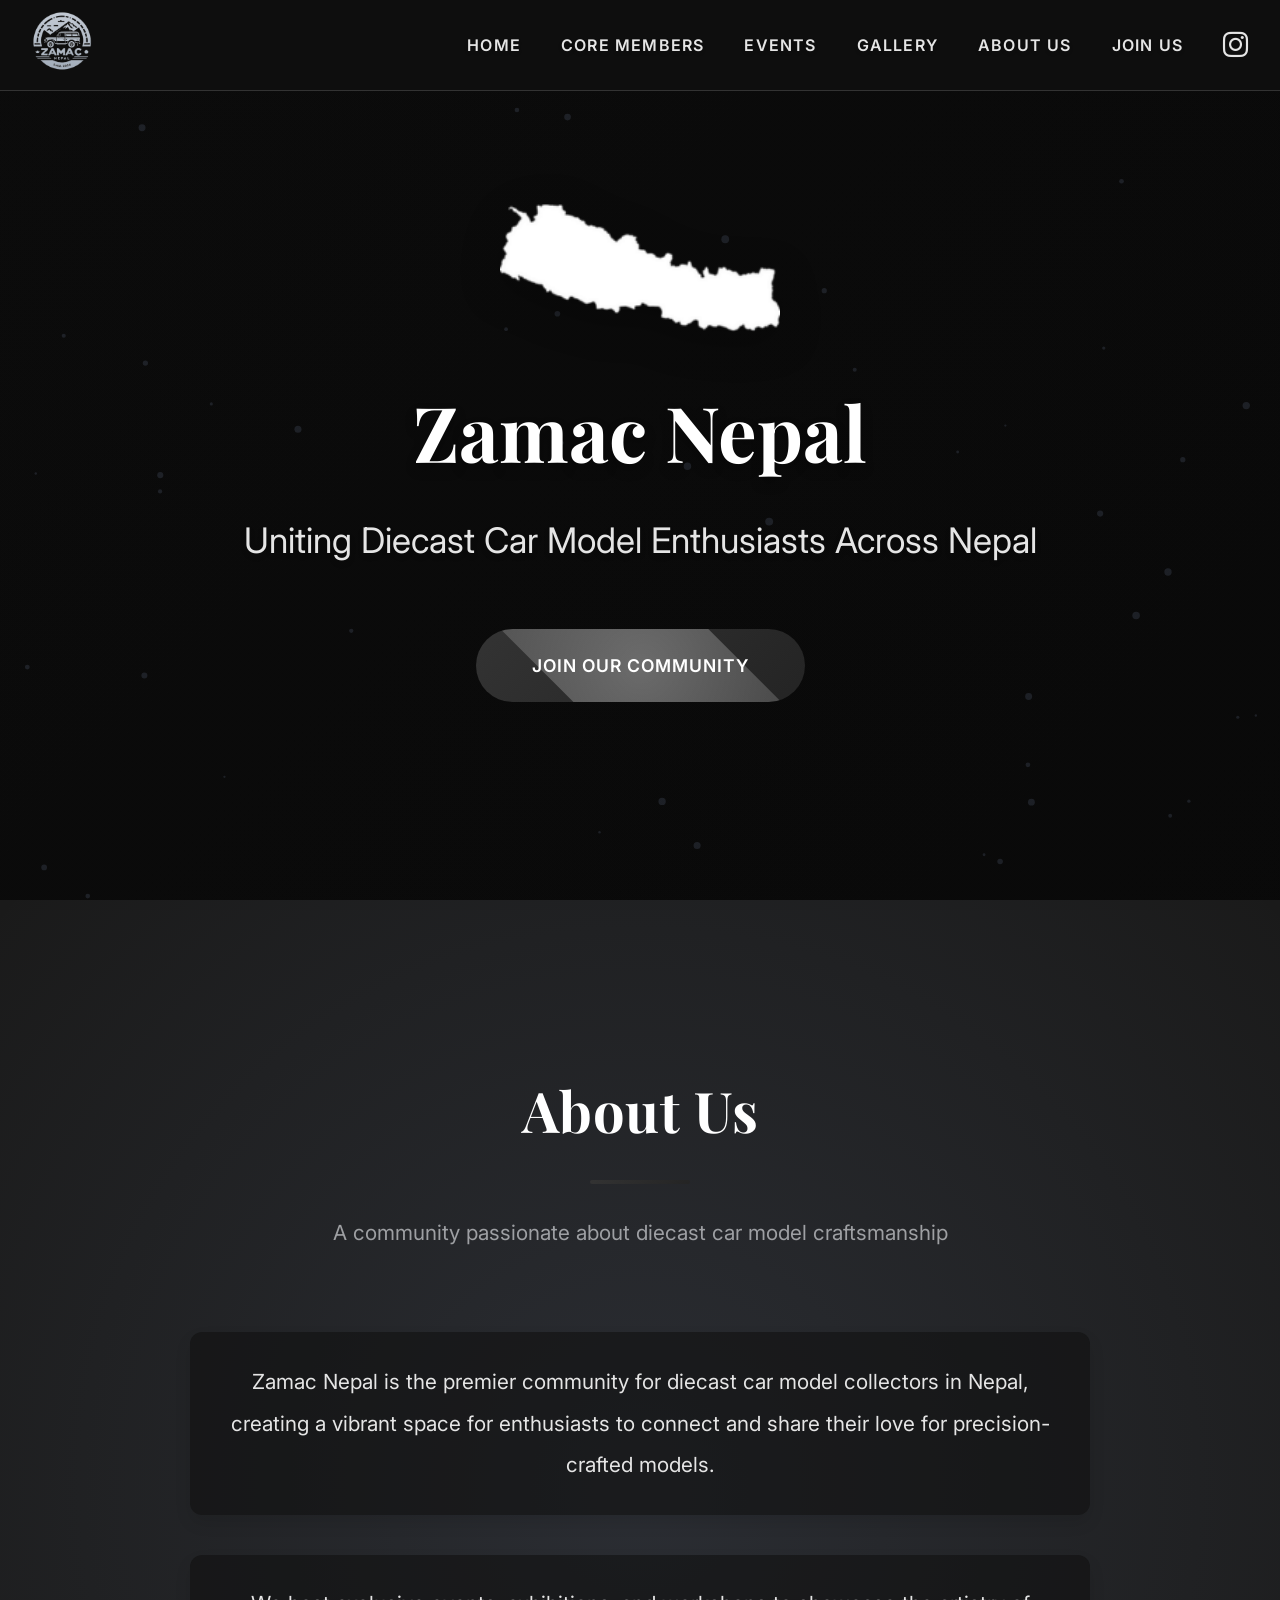
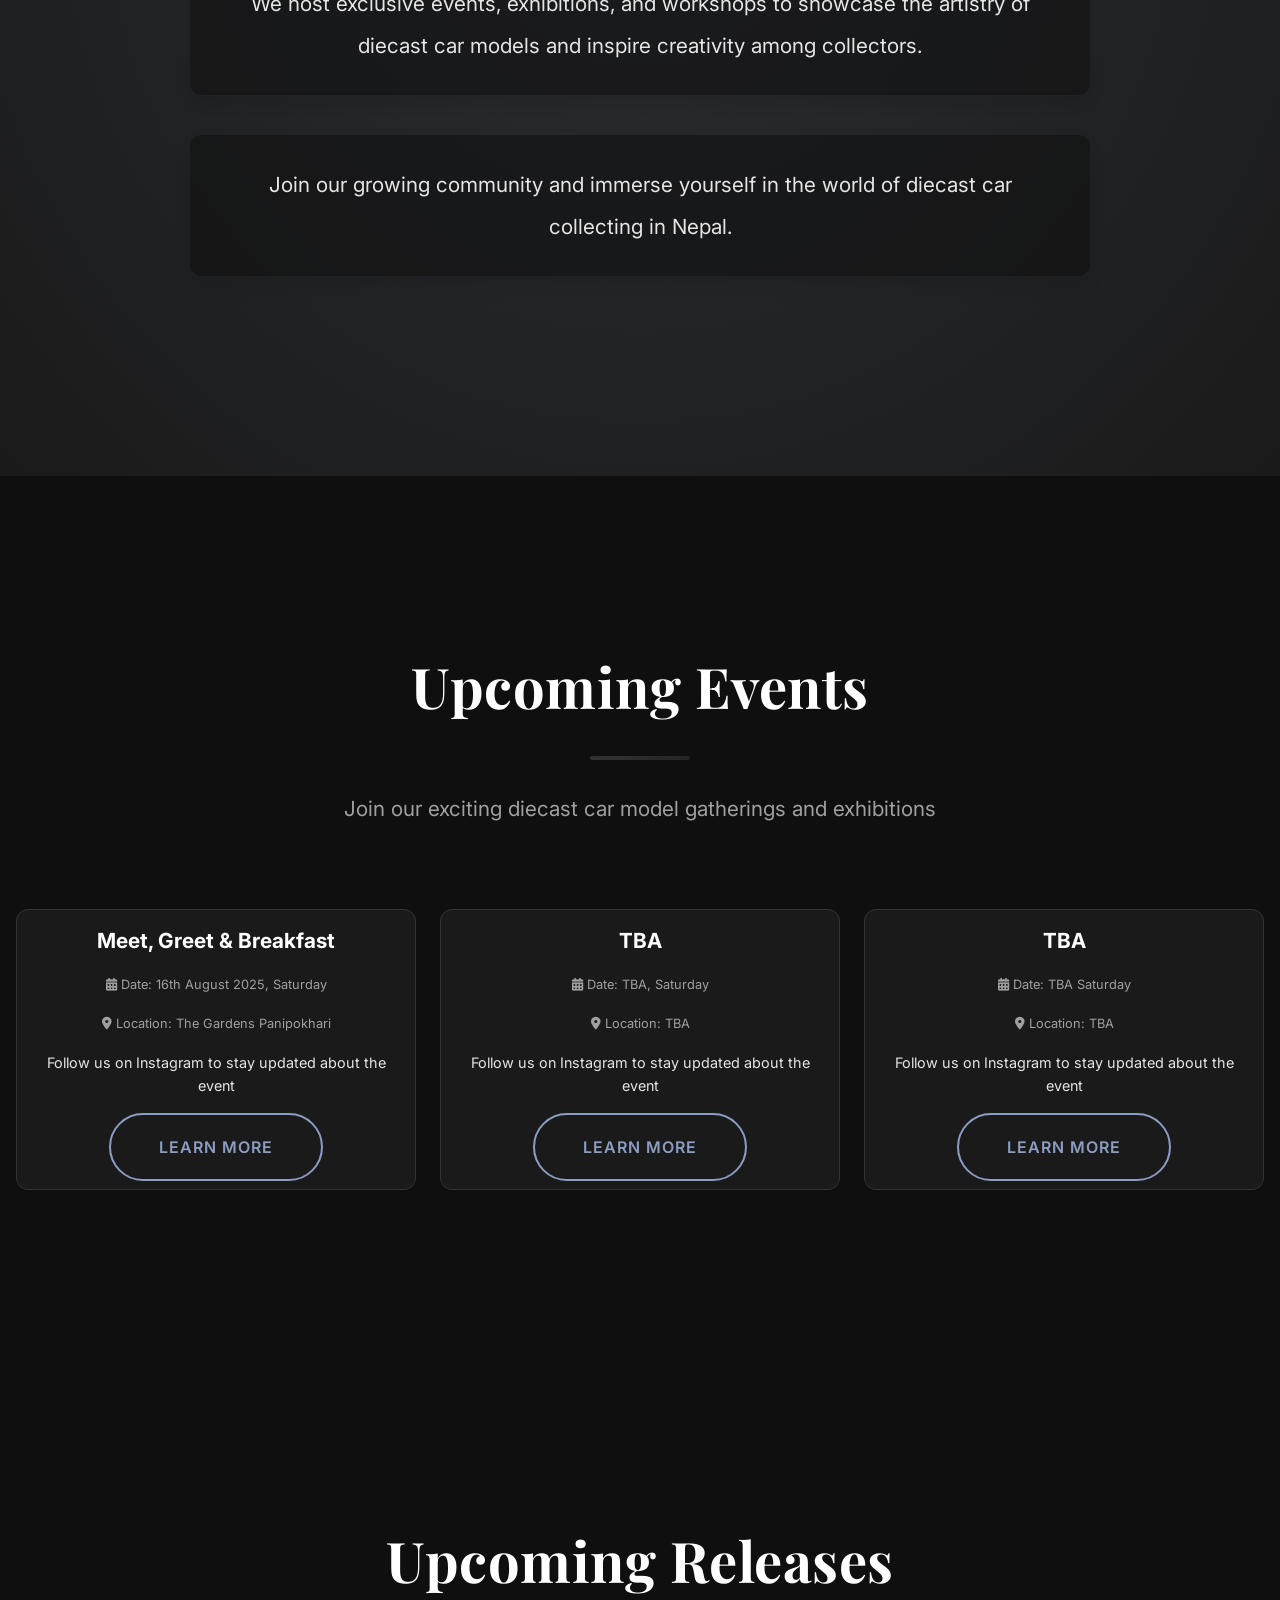
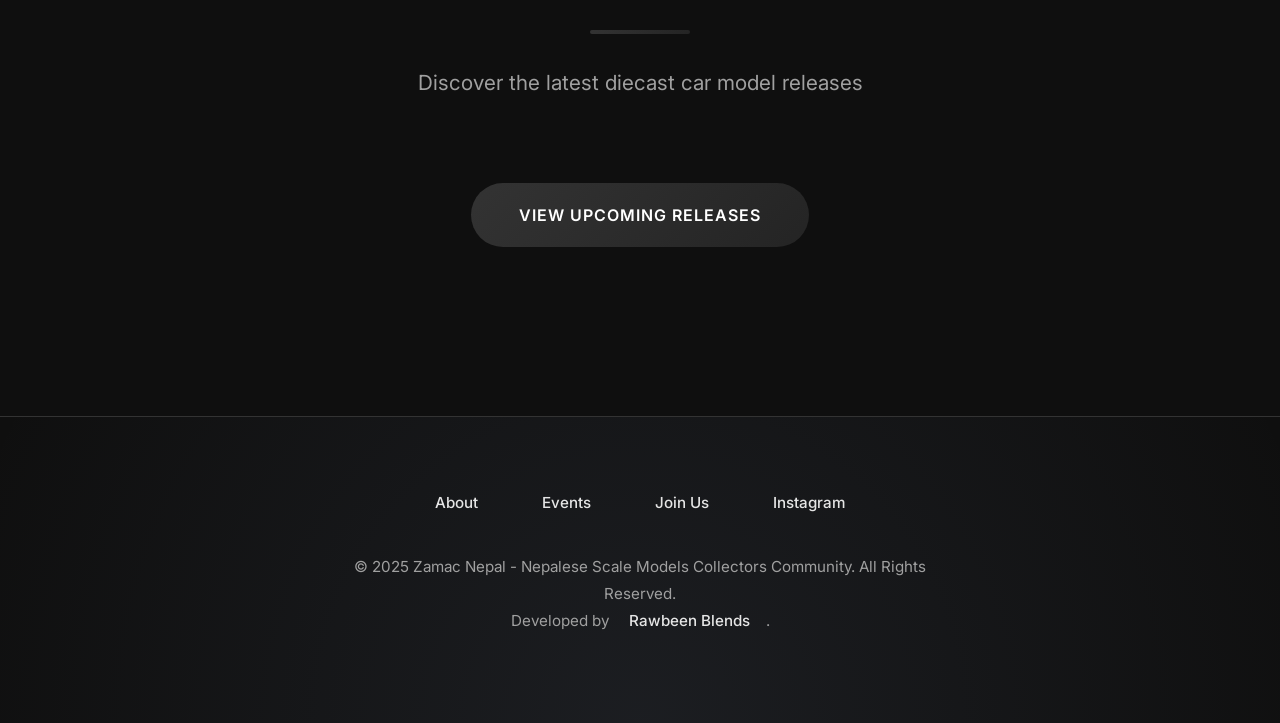
==== commit b5b5ea1b: "Initial commit" ====
--- a/index.html
+++ b/index.html
@@ -150,7 +150,7 @@
 
         <div class="events-grid">
           <article class="event-card fade-in">
-            <h3 class="event-title">Zamac Nepal | Meet, Greet and Breakfast</h3>
+            <h3 class="event-title">Meet, Greet & Breakfast</h3>
             <div class="event-meta">
               <i class="fas fa-calendar-alt"></i> Date: 16th August 2025,
               Saturday
@@ -166,7 +166,42 @@
               >Learn More</a
             >
           </article>
+                    <article class="event-card fade-in">
+            <h3 class="event-title">TBA</h3>
+            <div class="event-meta">
+              <i class="fas fa-calendar-alt"></i> Date: TBA,
+              Saturday
+            </div>
+            <div class="event-meta">
+              <i class="fas fa-map-marker-alt"></i> Location: TBA
+            </div>
+            <p class="event-description">
+              Follow us on Instagram to stay updated about the event
+            </p>
+            <a href="meet-greet-breakfast.html" class="btn btn-outline"
+              >Learn More</a
+            >
+          </article>
+                  </article>
+                    <article class="event-card fade-in">
+            <h3 class="event-title">TBA</h3>
+            <div class="event-meta">
+              <i class="fas fa-calendar-alt"></i> Date: TBA
+              Saturday
+            </div>
+            <div class="event-meta">
+              <i class="fas fa-map-marker-alt"></i> Location: TBA
+            </div>
+            <p class="event-description">
+              Follow us on Instagram to stay updated about the event
+            </p>
+            <a href="meet-greet-breakfast.html" class="btn btn-outline"
+              >Learn More</a
+            >
+          </article>
+          
         </div>
+        
       </div>
     </section>
 
--- a/assets/css/main.css
+++ b/assets/css/main.css
@@ -1,4 +1,4 @@
-/* [Previous styles unchanged, included for context] */
+/* [Previous styles unchanged, included only relevant styles for brevity] */
 :root {
     --primary-dark: #0f0f0f;
     --secondary-dark: #1a1a1a;
@@ -39,7 +39,6 @@
 body.no-scroll {
     overflow: hidden;
 }
-
 .serif {
     font-family: 'Playfair Display', serif;
 }
@@ -485,108 +484,81 @@
     align-items: center;
 }
 
-/* Events Section */
+
+/* Event/Release Cards */
 .events-grid {
     display: grid;
-    grid-template-columns: repeat(auto-fit, minmax(320px, 1fr));
-    gap: 2.5rem;
-    margin-top: 4rem;
+    grid-template-columns: repeat(auto-fit, minmax(250px, 1fr)); /* Reduced from 300px to 250px */
+    gap: 1.5rem; /* Reduced from 2rem for smaller cards */
+    margin-top: 2rem;
 }
 
 .event-card {
-    background: var(--accent-dark);
-    border-radius: 20px;
-    padding: 2rem;
+    background: var(--secondary-dark);
     border: 1px solid var(--border-color);
-    transition: var(--transition);
-    position: relative;
+    border-radius: 12px;
     overflow: hidden;
-    will-change: transform, box-shadow;
+    transition: var(--transition);
+    position: relative;
     text-align: center;
 }
 
-.event-card::before {
-    content: attr(data-date);
-    position: absolute;
-    top: 0;
-    left: 0;
-    right: 0;
-    height: 8px;
-    background: var(--gradient);
-    transition: height 0.4s ease;
-    font-size: 0.9rem;
-    color: var(--text-primary);
-    line-height: 2;
-}
-
-.event-card:hover::before {
-    height: 12px;
-}
-
 .event-card:hover {
-    transform: translateY(-15px) scale(1.02);
-    box-shadow: 0 20px 40px var(--shadow-medium);
+    transform: translateY(-5px);
+    box-shadow: 0 8px 24px var(--shadow-medium);
 }
 
 .event-image {
     width: 100%;
-    height: 200px;
+    height: 160px; /* Reduced from 200px */
     object-fit: cover;
-    border-radius: 10px;
-    margin-bottom: 1.5rem;
-    box-shadow: 0 4px 8px var(--shadow-light);
-    transition: transform 0.4s ease;
-}
-
-.event-card:hover .event-image {
-    transform: scale(1.05);
 }
 
 .event-title {
-    font-size: 1.9rem;
-    font-weight: 600;
-    margin-bottom: 1.2rem;
+    font-size: 1.3rem; /* Reduced from 1.5rem */
+    margin: 0.8rem; /* Reduced from 1rem */
     color: var(--text-primary);
-    line-height: 1.4;
+}
+
+.event-title a {
+    color: var(--accent-color);
+    text-decoration: none;
+    transition: var(--transition);
+}
+
+.event-title a:hover {
+    color: var(--accent-hover);
+    text-decoration: underline;
 }
 
 .event-meta {
+    font-size: 0.8rem; /* Reduced from 0.9rem */
+    color: var(--text-muted);
+    margin: 0 0.8rem 1rem; /* Adjusted from 0 1rem 1rem */
+}
+
+.event-description {
+    font-size: 0.9rem; /* Reduced from 1rem */
+    color: var(--text-secondary);
+    margin: 0 0.8rem 1rem; /* Adjusted from 0 1rem 1.5rem */
+    line-height: 1.6;
+}
+
+.event-description a {
     color: var(--accent-color);
-    font-weight: 500;
-    font-size: 1rem;
-    margin-bottom: 1rem;
-    text-align: center;
-}
-
-.event-description {
-    color: var(--text-secondary);
-    line-height: 1.9;
-    margin-bottom: 2.5rem;
-    font-size: 1.05rem;
-}
-
-.event-detail-label {
-    font-size: 1.1rem;
-    font-weight: 600;
-    color: var(--accent-color);
-    margin-bottom: 0.5rem;
-    text-align: left;
-}
-
-.event-detail-value {
-    font-size: 1rem;
-    color: var(--text-secondary);
-    line-height: 1.8;
-    margin-bottom: 1.5rem;
-    text-align: left;
+    text-decoration: none;
+    transition: var(--transition);
+}
+
+.event-description a:hover {
+    color: var(--accent-hover);
+    text-decoration: underline;
 }
 
 .release-location {
-    font-size: 1rem;
-    color: var(--text-secondary);
-    line-height: 1.8;
-    margin-bottom: 2.5rem;
-    text-align: center;
+    font-size: 0.85rem; /* Reduced from 0.95rem */
+    color: var(--text-muted);
+    margin: 0 0.8rem 1rem; /* Adjusted from 0 1rem 1.5rem */
 }
 
 .release-location a {
@@ -820,11 +792,11 @@
     box-shadow: 0 0 0 3px rgba(139, 157, 195, 0.5);
 }
 
-/* Timeline Section */
+/* Timeline Styles */
 .timeline {
     position: relative;
-    margin-top: 4rem;
-    padding: 2rem 0;
+    max-width: 1200px;
+    margin: 0 auto;
 }
 
 .timeline::before {
@@ -832,123 +804,97 @@
     position: absolute;
     top: 0;
     left: 50%;
-    transform: translateX(-50%);
     width: 4px;
     height: 100%;
-    background: var(--gradient);
-    border-radius: 2px;
+    background: var(--border-color);
+    transform: translateX(-50%);
 }
 
 .timeline-item {
-    position: relative;
-    margin-bottom: 3rem;
-    display: flex;
-    justify-content: center;
+    padding: 20px 40px;
+    position: relative;
+    width: 50%;
+    box-sizing: border-box;
+}
+
+.timeline-item[data-side="left"] {
+    left: 0;
+}
+
+.timeline-item[data-side="right"] {
+    left: 50%;
 }
 
 .timeline-content {
-    background: var(--accent-dark);
-    border-radius: 20px;
-    padding: 2rem;
+    padding: 20px;
+    background: var(--secondary-dark);
     border: 1px solid var(--border-color);
-    transition: var(--transition);
-    position: relative;
-    width: 45%;
-    text-align: center;
-    box-shadow: 0 8px 16px var(--shadow-light);
-}
-
-.timeline-item[data-side="left"] .timeline-content {
-    margin-right: 3rem;
-}
-
-.timeline-item[data-side="right"] .timeline-content {
-    margin-left: 3rem;
-}
-
-.timeline-content::before {
+    border-radius: 8px;
+    position: relative;
+    transition: var(--transition);
+}
+
+.timeline-item:hover .timeline-content {
+    color: var(--accent-color);
+    background: rgba(139, 157, 195, 0.1);
+    box-shadow: 0 0 10px rgba(139, 157, 195, 0.3);
+    transform: translateY(-3px);
+}
+
+.timeline-date {
+    font-size: 0.9rem;
+    color: var(--text-muted);
+    display: block;
+    margin-bottom: 10px;
+}
+
+.timeline-title {
+    font-size: 1.2rem;
+    color: var(--text-primary);
+    margin-bottom: 10px;
+}
+
+.timeline-description {
+    font-size: 0.95rem;
+    color: var(--text-secondary);
+    line-height: 1.6;
+    margin-bottom: 10px;
+}
+
+.timeline-social a {
+    color: var(--accent-color);
+    text-decoration: none;
+    font-size: 0.9rem;
+    transition: var(--transition);
+}
+
+.timeline-social a:hover {
+    color: var(--accent-hover);
+    text-decoration: underline;
+}
+
+.timeline-item[data-side="left"] .timeline-content::before {
     content: '';
     position: absolute;
-    top: 50%;
+    top: 20px;
+    right: -10px;
     width: 20px;
     height: 20px;
     background: var(--accent-color);
     border-radius: 50%;
-    border: 2px solid var(--border-color);
-    transform: translateY(-50%);
-}
-
-.timeline-item[data-side="left"] .timeline-content::before {
-    right: -2.5rem;
+    border: 2px solid var(--primary-dark);
 }
 
 .timeline-item[data-side="right"] .timeline-content::before {
-    left: -2.5rem;
-}
-
-.timeline-content::after {
     content: '';
     position: absolute;
-    top: 0;
-    left: 0;
-    right: 0;
-    height: 8px;
-    background: var(--gradient);
-    transition: height 0.4s ease;
-}
-
-.timeline-content:hover::after {
-    height: 12px;
-}
-
-.timeline-content:hover {
-    transform: translateY(-15px) scale(1.02);
-    box-shadow: 0 20px 40px var(--shadow-medium);
-}
-
-.timeline-date {
-    font-size: 1rem;
-    font-weight: 600;
-    color: var(--accent-color);
-    margin-bottom: 1rem;
-    display: block;
-}
-
-.timeline-title {
-    font-size: 1.9rem;
-    font-weight: 600;
-    margin-bottom: 1.2rem;
-    color: var(--text-primary);
-    line-height: 1.4;
-}
-
-.timeline-description {
-    color: var(--text-secondary);
-    line-height: 1.9;
-    margin-bottom: 1.5rem;
-    font-size: 1.05rem;
-}
-
-.timeline-social {
-    color: var(--text-secondary);
-    font-size: 0.95rem;
-    line-height: 1.9;
-}
-
-.timeline-social a {
-    color: var(--accent-color);
-    text-decoration: none;
-    transition: var(--transition);
-}
-
-.timeline-social a:hover {
-    color: var(--accent-hover);
-}
-
-.timeline-social i {
-    font-size: 1.25rem;
-    margin-right: 0.5rem;
-    vertical-align: middle;
+    top: 20px;
+    left: -10px;
+    width: 20px;
+    height: 20px;
+    background: var(--accent-color);
+    border-radius: 50%;
+    border: 2px solid var(--primary-dark);
 }
 
 
@@ -1481,3 +1427,29 @@
         height: 350px;
     }
 }
+@media (max-width: 480px) {
+    .events-grid {
+        grid-template-columns: 1fr;
+        gap: 1rem; /* Further reduced */
+    }
+    
+    .event-image {
+        height: 120px; /* Further reduced */
+    }
+    
+    .event-title {
+        font-size: 1.2rem; /* Adjusted for smaller screens */
+    }
+    
+    .event-meta {
+        font-size: 0.75rem; /* Adjusted */
+    }
+    
+    .event-description {
+        font-size: 0.85rem; /* Adjusted */
+    }
+    
+    .release-location {
+        font-size: 0.8rem; /* Adjusted */
+    }
+}
